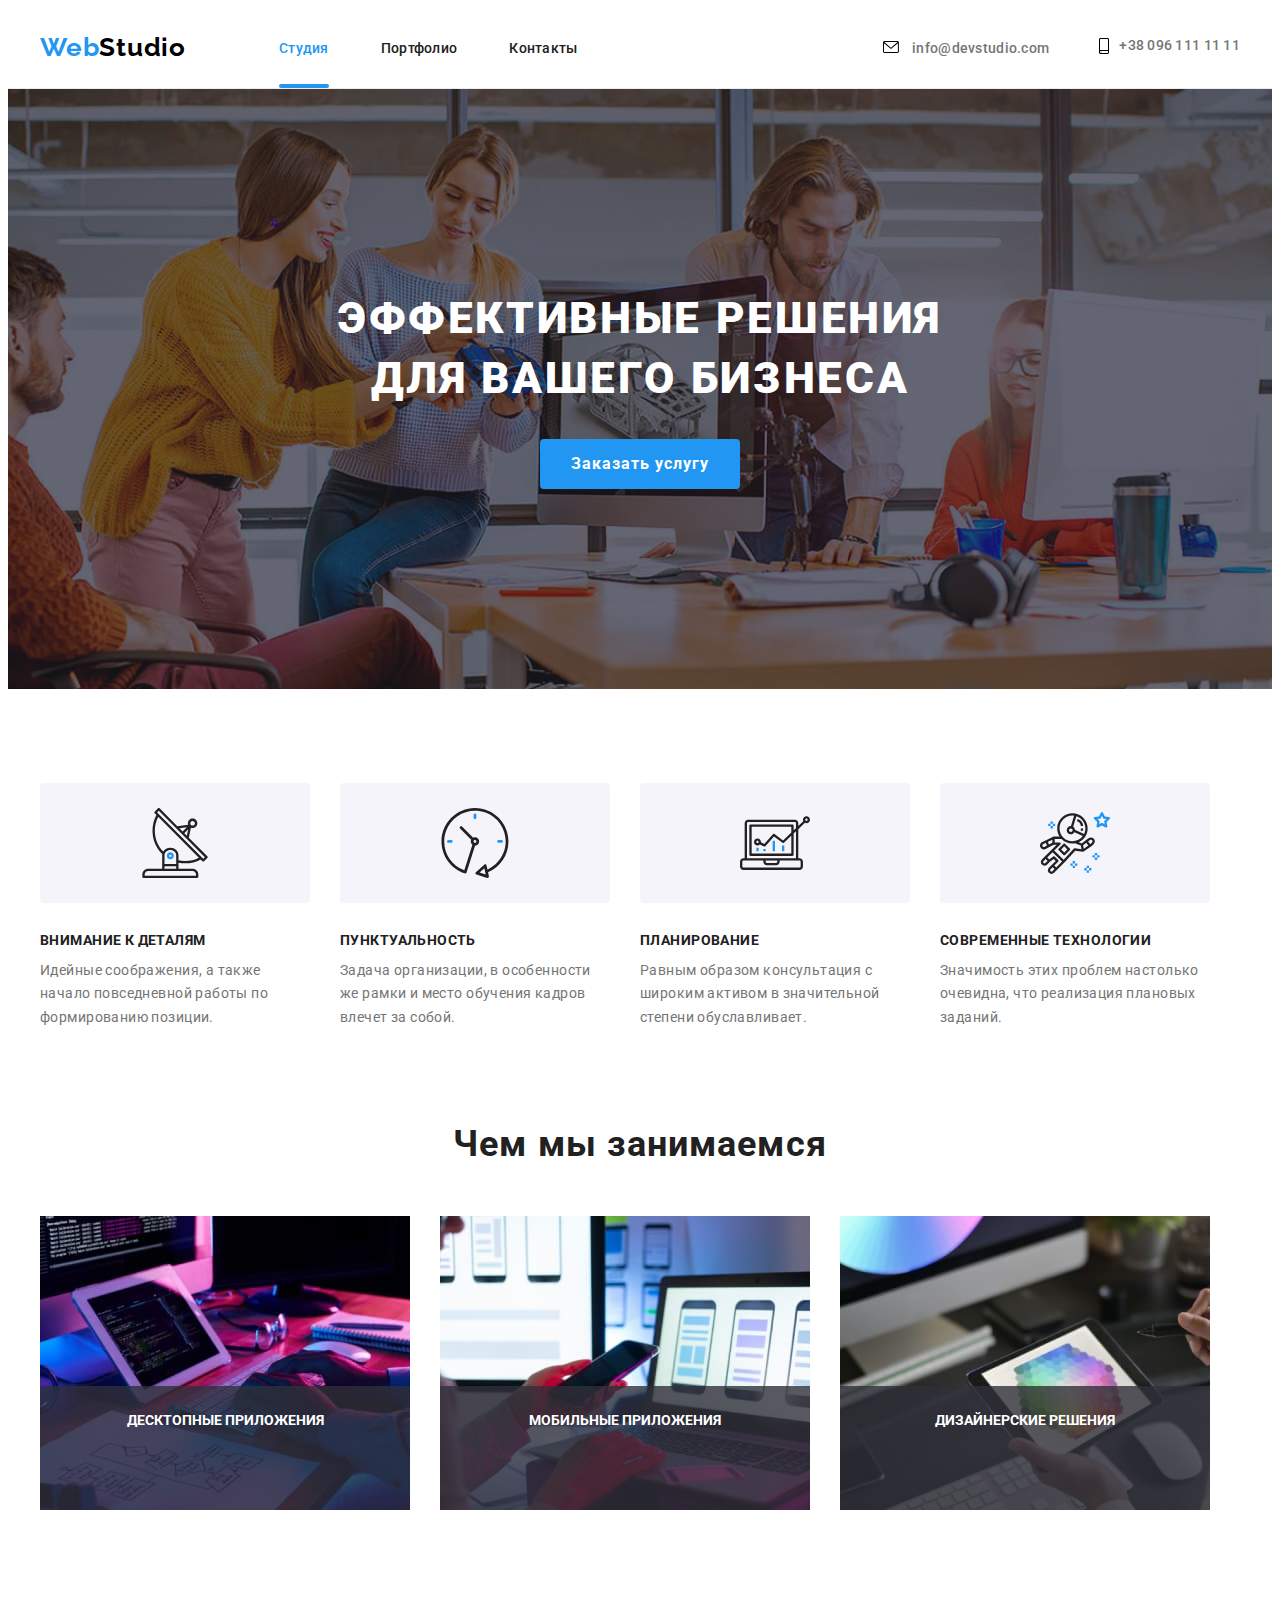
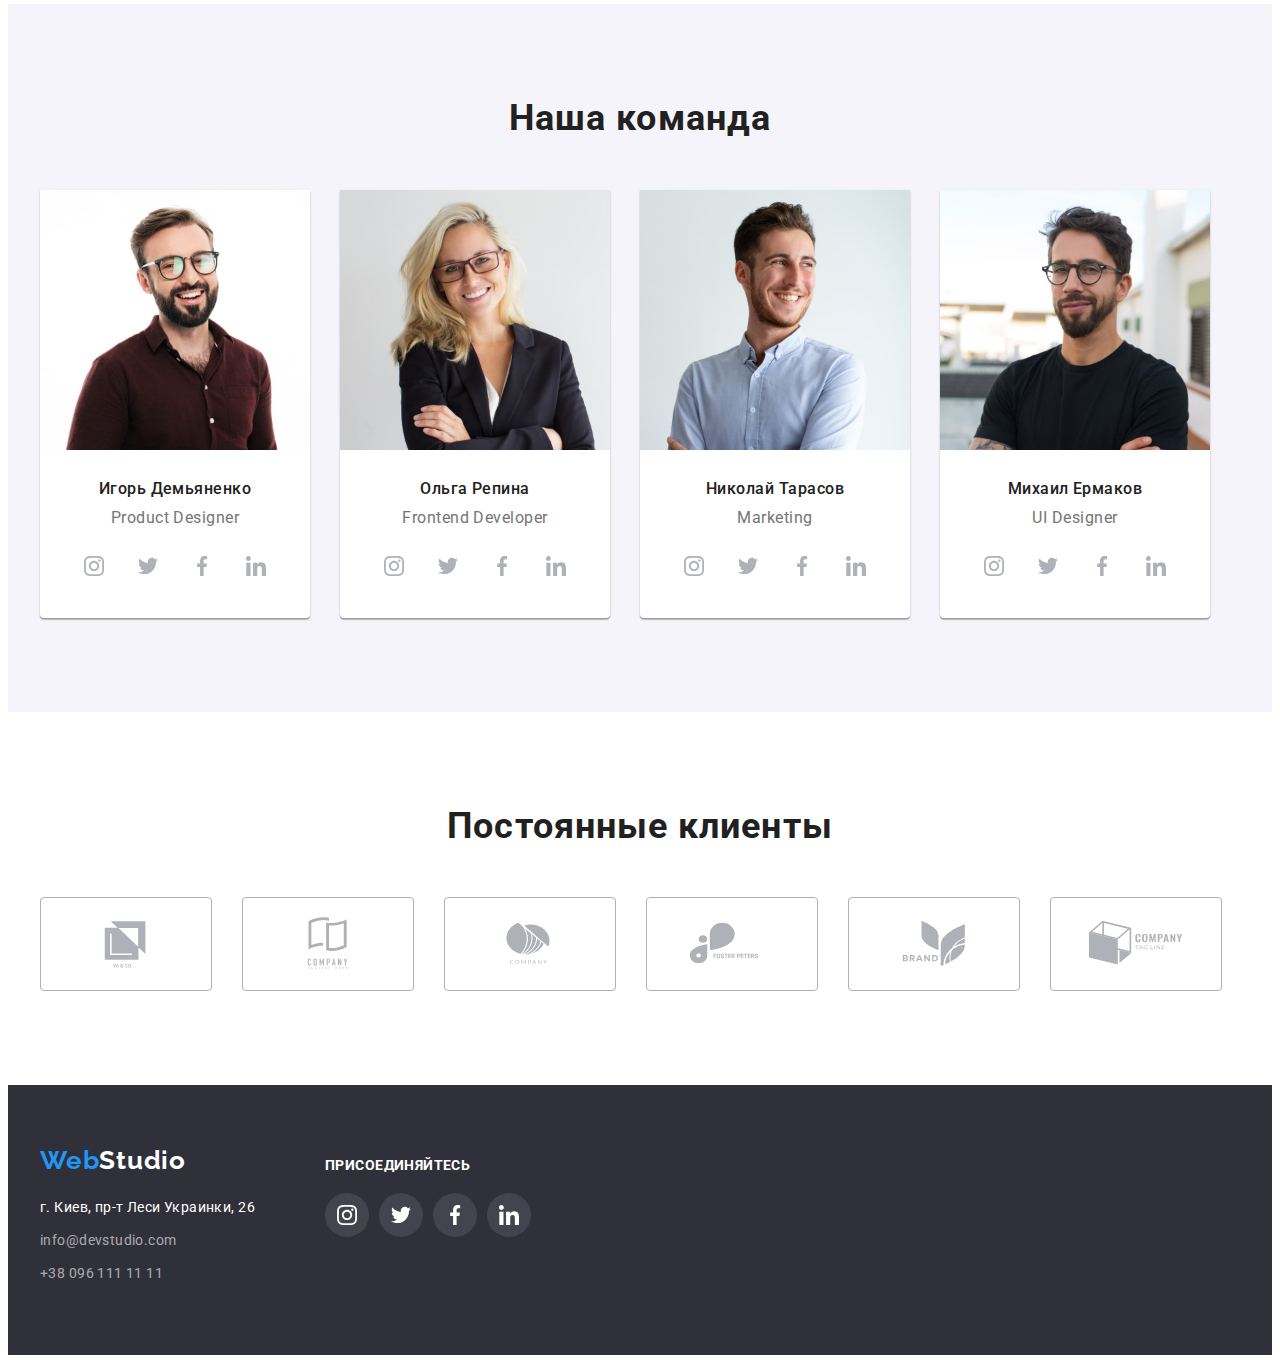
==== index.html @ 23d878bc "1" ====
<!DOCTYPE html>
<html lang="ru">
<head>
    <meta charset="UTF-8">
    <meta http-equiv="X-UA-Compatible" content="IE=edge">
    <meta name="viewport" content="width=device-width, initial-scale=1.0">
    <title>WebStudio</title>
    <link rel="stylesheet" href="https://cdnjs.cloudflare.com/ajax/libs/modern-normalize/1.1.0/modern-normalize.min.css" integrity="sha512-wpPYUAdjBVSE4KJnH1VR1HeZfpl1ub8YT/NKx4PuQ5NmX2tKuGu6U/JRp5y+Y8XG2tV+wKQpNHVUX03MfMFn9Q==" crossorigin="anonymous" referrerpolicy="no-referrer" />
    <link rel="stylesheet" href="./css/styles.css">
    <link rel="preconnect" href="https://fonts.googleapis.com">
    <link rel="preconnect" href="https://fonts.gstatic.com" crossorigin>
    <link href="https://fonts.googleapis.com/css2?family=Raleway:wght@700&family=Roboto:wght@400;500;700;900&display=swap" rel="stylesheet">    
</head>
<body>
    <!--header-->
    <header class="header">
        <div class="container header-container">
            <a class="link header-title" href="./index.html"><span class="header-title-web">Web</span>Studio</a>
        <nav class="header-nav">
            <ul class="list header-list">
                <li class="header-item"><a class="link header-link current" href="./index.html"><span class="header-title-highlight">Студия</span></a></li>
                <li class="header-item"><a class="link header-link " href="./portfolio.html">Портфолио</a></li>
                <li class="header-item"><a class="link header-link " href="">Контакты</a></li>    
            </ul>
        </nav>
        <div class="header-connect">
        <ul class="list header-list">
            <li>
                <a class="link header-email" href="mailto:info@devstudio.com">
                    <svg class="tel-icon" width="16" height="12">
                        <use href="./images/icons.svg#icon-envelope">
                        </use>
                    </svg>
                    info@devstudio.com
                </a>
            </li>
        </ul>
        <ul class="list header-list">    
            <li>
                <a class="link header-tel" href="tel:+380961111111">
                    <svg class="tel-icon" width="10" height="16">
                        <use href="./images/icons.svg#icon-smartphone">
                        </use>
                    </svg>
                    +38 096 111 11 11</a>
            </li>
        </ul>
        </div>
        </div>  
    </header>
    <main>
        <!--solutions-->
        <section class="solutions bg">
            <div class="container">
                <h1 class="solutions-title">Эффективные решения для вашего бизнеса</h1>
                <button type="button" class="solutions-btn" data-modal-open>Заказать услугу</button>
            </div>  
        </section>

        <!--about-->
        <section class="about">
            <div class="container about-container">
            <ul class="list about-list">
                <li class="about-item">
                    <div class="about-frame-icon">
                        <svg class="about-icon" width="70" height="70">
                            <use href="./images/icons.svg#icon-satelite">
                            </use>
                        </svg>
                    </div>
                    <h3 class="about-title">Внимание к деталям</h3>
                    <p class="about-text">Идейные соображения, а также начало повседневной работы по формированию позиции.</p>
                </li>
            </ul>
            <ul class="list about-list">
                <li class="about-item">
                    <div class="about-frame-icon">
                        <svg class="about-icon" width="70" height="70">
                            <use href="./images/icons.svg#icon-clock">
                            </use>
                        </svg>
                    </div>
                    <h3 class="about-title">Пунктуальность</h3>
                    <p class="about-text">Задача организации, в особенности же рамки и место обучения кадров влечет за собой.</p>
                </li>
            </ul>
            <ul class="list about-list">
                <li class="about-item">
                    <div class="about-frame-icon">
                        <svg class="about-icon" width="70" height="70">
                            <use href="./images/icons.svg#icon-diagram">
                            </use>
                        </svg>
                    </div>
                    <h3 class="about-title">Планирование</h3>
                    <p class="about-text">Равным образом консультация с широким активом в значительной степени обуславливает.</p>
                </li>
            </ul>
            <ul class="list about-list">
                <li class="about-item">
                    <div class="about-frame-icon">
                        <svg class="about-icon" width="70" height="70">
                            <use href="./images/icons.svg#icon-astronaut    ">
                            </use>
                        </svg>
                    </div>
                    <h3 class="about-title">Современные технологии</h3>
                    <p class="about-text">Значимость этих проблем настолько очевидна, что реализация плановых заданий.</p>
                </li>
            </ul>
            </div>
        </section>

        <!--after-about(section 3)-->
        <section class="after-about">
            <div class="container">
            <h2 class="after-about-title">Чем мы занимаемся</h2>
            <ul class="list after-about-list">
                <li class="after-about-item">
                    <div class="after-about-wrap">
                    <img src="./images/section3-img-1.jpg" alt="печатает на клавиатуре" width="370">
                    <p class="after-about-text">Десктопные приложения</p>
                    </div>
                </li>
                <li class="after-about-item">
                    <div class="after-about-wrap">
                    <img src="./images/section3-img-2.jpg" alt="подбирает дизайн приложения" width="370">
                    <p class="after-about-text">Мобильные приложения</p>
                    </div>
                </li>
                <li class="after-about-item">
                    <div class="after-about-wrap">
                    <img src="./images/section3-img-3.jpg" alt="планшет" width="370">
                    <p class="after-about-text">Дизайнерские решения</p>
                    </div>
                </li>
            </ul>
            </div>
        </section>

        <!--team-->
        <section class="team">
            <div class="container team-container">
            <h2 class="team-title">Наша команда</h2>
            <ul class="list team-list">
                <li class="team-card">
                    <img src="./images/section4-img-1.jpg" alt="Игорь Демьяненко" width="270">
                    <div class="team-text">
                    <h3 class="teammate-title">Игорь Демьяненко</h3>
                    <p class="teammate-position" lang="en">Product Designer</p>
                    <ul class="teammate-social-list list">
                            <li class="teammate-social-item">
                                <a 
                                    href="" 
                                    class="teammate-social-link">
                                    <svg class="teammate-social-icon" width="20" height="20">
                                        <use href="./images/icons.svg#icon-instagram">
                                        </use>
                                    </svg>
                                </a>
                            </li>
                            <li class="teammate-social-item">
                                <a 
                                    href="" 
                                    class="teammate-social-link">
                                    <svg class="teammate-social-icon" width="20" height="20">
                                        <use href="./images/icons.svg#icon-twitter">
                                        </use>
                                    </svg>
                                </a>
                            </li>
                            <li class="teammate-social-item">
                                <a 
                                    href="" 
                                    class="teammate-social-link">
                                    <svg class="teammate-social-icon" width="20" height="20">
                                        <use href="./images/icons.svg#icon-facebook">
                                        </use>
                                    </svg>
                                </a>
                            </li>
                            <li class="teammate-social-item">
                                <a 
                                    href="" 
                                    class="teammate-social-link">
                                    <svg class="teammate-social-icon" width="20" height="20">
                                        <use href="./images/icons.svg#icon-linkedin">
                                        </use>
                                    </svg>
                                </a>
                            </li>
                    </ul>
                    </div>
                </li>
                <li class="team-card">
                    <img src="./images/section4-img-2.jpg" alt="Ольга Репина" width="270">
                    <div class="team-text">
                    <h3 class="teammate-title">Ольга Репина</h3>
                    <p class="teammate-position" lang="en">Frontend Developer</p>
                    <ul class="teammate-social-list list">
                        <li class="teammate-social-item">
                            <a 
                                href="" 
                                class="teammate-social-link">
                                <svg class="teammate-social-icon" width="20" height="20">
                                    <use href="./images/icons.svg#icon-instagram">
                                    </use>
                                </svg>
                            </a>
                        </li>
                        <li class="teammate-social-item">
                            <a 
                                href="" 
                                class="teammate-social-link">
                                <svg class="teammate-social-icon" width="20" height="20">
                                    <use href="./images/icons.svg#icon-twitter">
                                    </use>
                                </svg>
                            </a>
                        </li>
                        <li class="teammate-social-item">
                            <a 
                                href="" 
                                class="teammate-social-link">
                                <svg class="teammate-social-icon" width="20" height="20">
                                    <use href="./images/icons.svg#icon-facebook">
                                    </use>
                                </svg>
                            </a>
                        </li>
                        <li class="teammate-social-item">
                            <a 
                                href="" 
                                class="teammate-social-link">
                                <svg class="teammate-social-icon" width="20" height="20">
                                    <use href="./images/icons.svg#icon-linkedin">
                                    </use>
                                </svg>
                            </a>
                        </li>
                </ul>
                    </div>
                </li>
                <li class="team-card">
                    <img src="./images/section4-img-3.jpg" alt="Николай Тарасов" width="270">
                    <div class="team-text">
                    <h3 class="teammate-title">Николай Тарасов</h3>
                    <p class="teammate-position" lang="en">Marketing</p>
                    <ul class="teammate-social-list list">
                        <li class="teammate-social-item">
                            <a 
                                href="" 
                                class="teammate-social-link">
                                <svg class="teammate-social-icon" width="20" height="20">
                                    <use href="./images/icons.svg#icon-instagram">
                                    </use>
                                </svg>
                            </a>
                        </li>
                        <li class="teammate-social-item">
                            <a 
                                href="" 
                                class="teammate-social-link">
                                <svg class="teammate-social-icon" width="20" height="20">
                                    <use href="./images/icons.svg#icon-twitter">
                                    </use>
                                </svg>
                            </a>
                        </li>
                        <li class="teammate-social-item">
                            <a 
                                href="" 
                                class="teammate-social-link">
                                <svg class="teammate-social-icon" width="20" height="20">
                                    <use href="./images/icons.svg#icon-facebook">
                                    </use>
                                </svg>
                            </a>
                        </li>
                        <li class="teammate-social-item">
                            <a 
                                href="" 
                                class="teammate-social-link">
                                <svg class="teammate-social-icon" width="20" height="20">
                                    <use href="./images/icons.svg#icon-linkedin">
                                    </use>
                                </svg>
                            </a>
                        </li>
                </ul>
                    </div>
                </li>
                <li class="team-card">
                    <img src="./images/section4-img-4.jpg" alt="Николай Тарасов" width="270">
                    <div class="team-text">
                    <h3 class="teammate-title">Михаил Ермаков</h3>
                    <p class="teammate-position" lang="en">UI Designer</p>
                    <ul class="teammate-social-list list">
                        <li class="teammate-social-item">
                            <a 
                                href="" 
                                class="teammate-social-link">
                                <svg class="teammate-social-icon" width="20" height="20">
                                    <use href="./images/icons.svg#icon-instagram">
                                    </use>
                                </svg>
                            </a>
                        </li>
                        <li class="teammate-social-item">
                            <a 
                                href="" 
                                class="teammate-social-link">
                                <svg class="teammate-social-icon" width="20" height="20">
                                    <use href="./images/icons.svg#icon-twitter">
                                    </use>
                                </svg>
                            </a>
                        </li>
                        <li class="teammate-social-item">
                            <a 
                                href="" 
                                class="teammate-social-link">
                                <svg class="teammate-social-icon" width="20" height="20">
                                    <use href="./images/icons.svg#icon-facebook">
                                    </use>
                                </svg>
                            </a>
                        </li>
                        <li class="teammate-social-item">
                            <a 
                                href="" 
                                class="teammate-social-link">
                                <svg class="teammate-social-icon" width="20" height="20">
                                    <use href="./images/icons.svg#icon-linkedin">
                                    </use>
                                </svg>
                            </a>
                        </li>
                </ul>
                    </div>
                </li>
            </ul>
            </div>
        </section>
        <!--CLIENTS-->

        <section class="client">
            <div class="container client-container">
                <p class="client-title">Постоянные клиенты</p>
                
                <ul class="client-list list">
                    <li class="client-item">
                        <a 
                                href="" 
                                class="client-link">
                                <svg class="client-icon" width="106" height="60">
                                    <use href="./images/icons.svg#icon-logo-1">
                                    </use>
                                </svg>
                            </a>
                    </li>
                    <li class="client-item">
                        <a 
                                href="" 
                                class="client-link">
                                <svg class="client-icon" width="106" height="60">
                                    <use href="./images/icons.svg#icon-logo-2">
                                    </use>
                                </svg>
                            </a>
                    </li>
                    <li class="client-item">
                        <a 
                                href="" 
                                class="client-link">
                                <svg class="client-icon" width="106" height="60">
                                    <use href="./images/icons.svg#icon-logo-3">
                                    </use>
                                </svg>
                            </a>
                    </li>
                    <li class="client-item">
                        <a 
                                href="" 
                                class="client-link">
                                <svg class="client-icon" width="106" height="60">
                                    <use href="./images/icons.svg#icon-logo-4">
                                    </use>
                                </svg>
                            </a>
                    </li>
                    <li class="client-item">
                        <a 
                                href="" 
                                class="client-link">
                                <svg class="client-icon" width="106" height="60">
                                    <use href="./images/icons.svg#icon-logo-5">
                                    </use>
                                </svg>
                            </a>
                    </li>
                    <li class="client-item">
                        <a 
                                href="" 
                                class="client-link">
                                <svg class="client-icon" width="106" height="60" >
                                    <use href="./images/icons.svg#icon-logo-6">
                                    </use>
                                </svg>
                            </a>
                    </li>
                </ul>
            
            </div>
        </section>
    </main>
    <!--footer-->
    <footer class="footer">
    <div class="container footer-container">
        <div class="footer-left-container">
        <a class="link footer-title" href="./index.html"><span class="footer-title-web">Web</span>Studio</a>
        <address class="address">
            <ul class="list footer-list">
                <li><a class="link footer-addres" href="https://goo.gl/maps/zj1c1hvUwoy9DRRDA" target="_blank">г. Киев, пр-т Леси Украинки, 26</a></li>
                <li><a class="link footer-email" href="mailto:info@devstudio.com">info@devstudio.com</a></li>
                <li><a class="link footer-tel" href="tel:+380961111111">+38 096 111 11 11</a></li>
            </ul>
        </address>
        </div>
        <div class="footer-right-container">
            <p class="footer-title-right">Присоединяйтесь</p>
            <ul class="footer-social-list list">
                <li class="footer-social-item">
                    <a 
                        href="" 
                        class="footer-social-link link">
                        <svg class="footer-social-icon" width="20" height="20">
                            <use href="./images/icons.svg#icon-instagram">
                            </use>
                        </svg>
                    </a>
                </li>
                <li class="footer-social-item">
                    <a 
                        href="" 
                        class="footer-social-link">
                        <svg class="footer-social-icon" width="20" height="20">
                            <use href="./images/icons.svg#icon-twitter">
                            </use>
                        </svg>
                    </a>
                </li>
                <li class="footer-social-item">
                    <a 
                        href="" 
                        class="footer-social-link">
                        <svg class="footer-social-icon" width="20" height="20">
                            <use href="./images/icons.svg#icon-facebook">
                            </use>
                        </svg>
                    </a>
                </li>
                <li class="footer-social-item">
                    <a 
                        href="" 
                        class="footer-social-link">
                        <svg class="footer-social-icon" width="20" height="20">
                            <use href="./images/icons.svg#icon-linkedin">
                            </use>
                        </svg>
                    </a>
                </li>
        </ul>
        </div>
    </div>
    </footer>
    <div class="backdrop is-hidden" data-modal>
        <div class="modal">
            <button type="button" class="modal-btn-cloae" data-modal-close>
                <svg class="modal-icon" width="18" height="18">
                    <use href="./images/icons.svg#icon-close-black">
                    </use>
                </svg>
            </button>
        </div>
        <script src="./js/modal.js"></script>
    </div>
</body>
</html>
---- css/styles.css ----
:root {
    --accent-color: #2196F3;
    --first-title-color: #fff;
    --second-title-color: #212121;

}

body {
    font-family: "Roboto", sans-serif;
}

p, h1, h2, h3, h4, h5, h6 {
    margin: 0;
}

ul {
    margin: 0;
    padding: 0;
}

button {
    cursor: pointer;
}

img {
    display: block;
}

.list {
    list-style: none;
}
.link {
    text-decoration: none;
}

.container {
    width: 1200px;
    padding-left: 15px;
    padding-right: 15px;
    margin: 0 auto;
    
}

/*---------------------HEADER---------------------*/

.header-container {
    display: flex;
    align-items: center;
} 

.header-list {
    display: flex;
    justify-content: center;
    align-content: center;
}

.header-connect {
    margin-left: auto;
    display: flex;
    
}

.header-item:not(:last-child) {
    margin-right: 52px;
}

.header {
    padding-top: 24px;
    padding-bottom: 25px;
    border-bottom: 1px solid #ECECEC;
    
}

.header-title-highlight {
    color: var(--accent-color);
}

.header-link {
    font-family: "Roboto";
    font-weight: 500;
    font-size: 14px;
    line-height: 1.14;
    letter-spacing: 0.02em;
    color: #212121;
    padding-top: 32px;
    padding-bottom: 32px;
    transition: color 250ms cubic-bezier(0.4, 0, 0.2, 1);
}

.header-email  {
    font-family: inherit;
    font-weight: 500;
    font-size: 14px;
    line-height: 1.14;
    letter-spacing: 0.02em;
    color: #757575;
    margin-right: 50px;
    transition: color 250ms cubic-bezier(0.4, 0, 0.2, 1), fill 250ms cubic-bezier(0.4, 0, 0.2, 1);
} 

.header-tel {
    font-family: inherit;
    font-weight: 500;
    font-size: 14px;
    line-height: 1.14;
    letter-spacing: 0.02em;
    color: #757575;
    display: flex;
    align-content: center;
    justify-content: center;
    transition: color 250ms cubic-bezier(0.4, 0, 0.2, 1), fill 250ms cubic-bezier(0.4, 0, 0.2, 1);
} 

.tel-icon {
        margin-right: 10px;
}

.header-title {
    font-family: "Raleway", sans-serif;
    font-weight: 700;
    font-size: 26px;
    line-height: 1.19;
    letter-spacing: 0.03em;
    color: #000000;
    margin-right: 93px;
}
.header-title-web {
    color: var(--accent-color);
}

.header-link:hover, 
.header-link:focus,
.header-email:hover,
.header-email:focus,
.header-tel:hover, 
.header-tel:focus  {
    color: var(--accent-color);
    fill: var(--accent-color);
}

.current {
    color: var(--accent-color);
    position: relative;
}

.current::after {
    content: "";
    width: 100%;
    height: 4px;
    border-radius: 2px;
    position:absolute;
    background-color: var(--accent-color);
    left: 0;
    bottom: 0;
}
/*---------------------SOLUTIONS---------------------*/

.solutions-title {
    font-weight: 900;
    font-size: 44px;
    line-height: 1.36;
    letter-spacing: 0.06em;
    text-transform: uppercase;
    color: var(--first-title-color);
    padding-bottom: 30px;
    width: 696px;
    text-align: center;
    margin-left: 252px;
    margin-right: 252px;
}

.solutions {
    background-color: #2F303A;
    padding-top: 200px;
    padding-bottom: 200px;
    background-image: linear-gradient(rgba(47, 48, 58, 0.4), rgba(47, 48, 58, 0.4)), url(../images/bg-img.jpg);
    background-repeat: no-repeat;
    background-position: center;
    background-size: cover;
    flex-grow: 1;
}


.solutions-btn {
    font-family: inherit;
    font-weight: 700;
    background-color: var(--accent-color);
    font-size: 16px;
    line-height: 1.875;
    text-align: center;
    letter-spacing: 0.06em;
    color: var(--first-title-color);
    background: #2196F3;
    border-color: transparent;
    border-radius: 4px;
    min-width: 200px;
    min-height: 50px;
    margin-right: 500px;
    margin-left: 500px;
    
}

.solutions-btn:hover, 
.solutions-btn:focus {
    background: #2196F3;
    box-shadow: 0px 4px 4px rgba(0, 0, 0, 0.15);
    border-radius: 4px;
}


/*---------------------ABOUT---------------------*/


.about-frame-icon {
    width: 270px;
    height: 120px;
    background-color: #F5F4FA;
    display: flex;
    border-radius: 4px;
    margin-bottom: 30px;
    justify-content: center;
    align-items: center;
}

.about-icon {
    /* justify-content: center;
    display: flex; */
}
.about-list {
    display: flex;
    width: 270px;
} 

.about-list:not(:last-child) {
    margin-right: 30px;
}
.about {
    padding-top: 94px;
    padding-bottom: 94px;
}

.about-container {
    display: flex;
}
.about-title {
    font-weight: 700;
    font-size: 14px;
    line-height: 1.14;
    letter-spacing: 0.03em;
    text-transform: uppercase;
    color: var(--second-title-color);
    margin-bottom: 10px;
}

.about-text {
    font-size: 14px;
    line-height: 1.71;
    letter-spacing: 0.03em;
    color: #757575
}

/*---------------------AFTER ABOUT---------------------*/

.after-about-list {
    display: flex;
}

.after-about-item:not(:last-child) {
margin-right: 30px ;
}

.after-about {
    padding-top: 0px;
    padding-bottom: 94px;
}

.after-about-title {
    font-weight: 700;
    font-size: 36px;
    line-height: 1.16;
    letter-spacing: 0.03em;
    color: var(--second-title-color);
    margin-bottom: 50px;
    text-align: center;
}

/*---------------------TEAM---------------------*/

.teammate-social-list {
    display: flex;
    justify-content: center;
}

.teammate-social-item + .teammate-social-item {
    margin-left: 10px;
}

.teammate-social-link {
    width: 44px;
    height: 44px;
    background-color: white;
    display: flex;
    justify-content: center;
    align-items: center;
    border-radius: 50%;
    transition: background-color 250ms cubic-bezier(0.4, 0, 0.2, 1);
}

.teammate-social-icon {
    fill: #AFB1B8;
    transition: fill 250ms cubic-bezier(0.4, 0, 0.2, 1);
}

.teammate-social-link:hover .teammate-social-icon,  
.teammate-social-link:focus .teammate-social-icon {
    fill: var(--first-title-color);
}

.teammate-social-link:hover, 
.teammate-social-link:focus {
    background-color: var(--accent-color);
}

.team-card {
    width: 270px;
    background-color: #ffffff;
    box-shadow: 0px 1px 3px rgba(0, 0, 0, 0.12), 0px 1px 1px rgba(0, 0, 0, 0.14),
    0px 2px 1px rgba(0, 0, 0, 0.2);
    border-radius: 0px 0px 4px 4px;
    
}
.team-card:not(:last-child) {
margin-right: 30px;
}

.team-list {
    display: flex;
}

.team {
    padding-top: 94px;
    padding-bottom: 94px;
    background-color: #F5F4FA;
}

.team-text {
    padding-top: 30px;
    padding-bottom: 30px;
}

.team-title {
    font-weight: 700;
    font-size: 36px;
    line-height: 1.16;
    letter-spacing: 0.03em;
    color: var(--second-title-color);
    text-align: center;
    margin-bottom: 50px;
}

.teammate-title {
    font-weight: 500;
    font-size: 16px;
    line-height: 1.18;
    letter-spacing: 0.03em;
    color: var(--second-title-color);
    text-align: center;
    margin-bottom: 10px;
    
}

.teammate-position {
    font-size: 16px;
    line-height: 1.18;
    letter-spacing: 0.03em;
    color: #757575;
    text-align: center;
    margin-bottom: 16px;
}

.after-about-wrap {
    position: relative;
}

.after-about-text {
    font-weight: 700;
    font-size: 14px;
    line-height: 1.14;
    text-align: center;
    text-transform: uppercase;
    color: var(--first-title-color);
    padding-top: 27px;
    padding-bottom: 27px;
    position: absolute;
    bottom: 0;
    left: 0;
    width: 100%;
    height: 70px;
    background-color: rgba(47, 48, 58, 0.8)
}
/*---------------------CLIENT---------------------*/

.client {
    padding-top: 94px;
    padding-bottom: 94px;
}

.client-title {
    font-weight: 700;
    font-size: 36px;
    line-height: 1.16;
    letter-spacing: 0.03em;
    color: var(--second-title-color);
    text-align: center;
    margin-bottom: 50px;
}

.client-link {
    width: 170px;
    height: 92px;
    background-color: unset;
    display: flex;
    justify-content: center;
    align-items: center;
    border: 1px solid #AFB1B8;
    border-radius: 4px;
    
    transition: border 250ms cubic-bezier(0.4, 0, 0.2, 1);
}

.client-list {
    display: flex;
}

.client-item + .client-item {
    margin-left: 30px;
}

.client-icon {
    fill: #AFB1B8;
    transition: fill 250ms cubic-bezier(0.4, 0, 0.2, 1);
}

.client-link:hover .client-icon,  
.client-link:focus .client-icon {
    fill: var(--accent-color);
}

.client-link:hover, 
.client-link:focus {
    border: 1px solid var(--accent-color);
}




/*---------------------FOOTER---------------------*/

.footer {
    background-color: #2F303A; 
    padding-top: 60px;
    padding-bottom: 60px;
}

.footer-social-item + .footer-social-item {
    margin-left: 10px;
}
.footer-title {
    font-family: "Raleway", sans-serif;
    font-weight: 700;
    font-size: 26px;
    line-height: 1.19;
    letter-spacing: 0.03em;
    color: var(--first-title-color);
    margin-bottom: 20px;
}

.footer-title-web {
    color: var(--accent-color);
}

.address {
    margin-top: 20px;
}

.footer-addres {
    font-family: inherit;
    font-size: 14px;
    line-height: 1.71;
    letter-spacing: 0.03em;
    color: var(--first-title-color);
    margin-bottom: 9px;
    font-style: normal;
    display: block;
    transition: color 250ms cubic-bezier(0.4, 0, 0.2, 1);
}

.footer-email, .footer-tel {
    font-family: inherit;
    font-size: 14px;
    line-height: 1.71;
    letter-spacing: 0.03em;
    color: rgba(255, 255, 255, 0.6);
    margin-bottom: 9px;
    font-style: normal;
    display: block;
    transition: color 250ms cubic-bezier(0.4, 0, 0.2, 1);
}

.footer-tel {
    font-family: inherit;
    font-size: 14px;
    line-height: 1.71;
    letter-spacing: 0.03em;
    color: rgba(255, 255, 255, 0.6);
    font-style: normal;
    display: block;
    transition: color 250ms cubic-bezier(0.4, 0, 0.2, 1);
}

.footer-addres:hover, 
.footer-addres:focus,
.footer-email:hover,
.footer-email:focus,
.footer-tel:hover, 
.footer-tel:focus  {
    color: var(--accent-color);
}

.footer-container {
    display: flex;
}

.footer-right-container {
    margin-left: 70px;
    padding-top: 12px;
}

.footer-social-link:hover, 
.footer-social-link:focus {
    background-color: var(--accent-color);
}

.footer-social-icon {
    fill: var(--first-title-color);
}

.footer-social-link {
    width: 44px;
    height: 44px;
    background-color: #43444D;
    display: flex;
    justify-content: center;
    align-items: center;
    border-radius: 50%;
    transition: background-color 250ms cubic-bezier(0.4, 0, 0.2, 1);
}

.footer-social-list {
    display: flex;
    justify-content: center;
}

.footer-title-right {
    font-family: Roboto;
    font-weight: bold;
    font-size: 14px;
    line-height: 16px;
    letter-spacing: 0.03em;
    text-transform: uppercase;
    color: var(--first-title-color);
    margin-bottom: 20px;
}

/*---------------------MAIN-PORTFOLIO---------------------*/

.list-btn {
    display: flex;
    justify-content: center;
    margin-bottom: 50px;
} 

.nav-btn {
    padding-top: 94px;
    padding-bottom: 94px; 
}
.portfolio-nav-btn {
    font-family: inherit;
    font-weight: 500;
    font-size: 16px;
    line-height: 1.62;
    text-align: center;
    letter-spacing: 0.03em;
    color: #212121;
    background: #f5f4fa;
    border-radius: 4px;
    cursor: pointer;
    border-color: transparent;
    padding: 6px 22px;
    transition: background-color 250ms cubic-bezier(0.4, 0, 0.2, 1), color 250ms cubic-bezier(0.4, 0, 0.2, 1);
}

.list-btn-item:not(:last-child) {
    margin-right: 8px;
}

.portfolio-nav-btn:hover, .portfolio-nav-btn:focus {
    font-weight: 500;
    font-size: 16px;
    line-height: 1.62;
    text-align: center;
    letter-spacing: 0.03em;
    color: var(--first-title-color);
    background-color: var(--accent-color);
    cursor: pointer;
}

.projects-list {
    display: flex;
    flex-wrap: wrap;
    margin-bottom: -30px;
    margin-left: -30px;
}

.projects-item {
    width: calc(100% / 9 - 30);
    margin-bottom: 30px;
    margin-left: 30px;
    transition: box-shadow 250ms cubic-bezier(0.4, 0, 0.2, 1);
    width: 370px;
}

.projects-item-wrap {
    position: relative;
    overflow: hidden;
}

.projects-img-text {
    position: absolute;
    top: 0;
    left: 0;
    background-color: rgba(33, 150, 243, 0.9);;
    color: var(--first-title-color);
    font-family: Roboto;
    font-size: 18px;
    line-height: 28px;
    letter-spacing: 0.03em;
    padding: 63px 24px;
    height: 100%;
    width: 100%;
    transform: translateY(100%);
    transition: transform 250ms cubic-bezier(0.4, 0, 0.2, 1);
}

.projects-item:hover .projects-img-text {
    transform: translateY(0);
}

.projects-item:hover, .projects-item:focus {
    box-shadow: 0px 1px 1px rgba(0, 0, 0, 0.12), 0px 4px 4px rgba(0, 0, 0, 0.06), 1px 4px 6px rgba(0, 0, 0, 0.16);
    cursor: pointer;
}

/* .projects-item:not(:nth-child(3n)) {
    margin-right: 30px;
} */

.projects-item-text {
    background: var(--first-title-color);
    border: 1px solid var(--border-card-color);
    padding: 20px 24px;
    border: 1px solid #EEEEEE
}

.projects-title {
    font-weight: 700;
    font-size: 18px;
    line-height: 2;
    letter-spacing: 0.06em;
    color: var(--second-title-color);
    
    margin-bottom: 4px;
}

.projects-type {
    font-weight: normal;
    font-size: 16px;
    line-height: 1.875x;
    letter-spacing: 0.03em;
    color: #757575;
}

/*---------------------MODAL-WINDOW---------------------*/

.backdrop {
    position: fixed;
    top: 0;
    width: 100vw;
    height: 100vh;
    background-color: rgba(0, 0, 0, 0.2);;
    transition: opacity 250ms, visibility 250ms;
}

.modal {
    width: 528px;
    min-height: 581px;
    background-color: #ffffff;
    border-radius: 4px;
    box-shadow: 0px 1px 3px rgba(0, 0, 0, 0.12), 0px 1px 1px rgba(0, 0, 0, 0.14), 0px 2px 1px rgba(0, 0, 0, 0.2);
    position: absolute;
    top: 50%;
    left: 50%;
    transform: translate(-50%, -50%);
}

.modal-btn-cloae {
    width: 30px;
    height: 30px;
    border-radius: 50%;
    background: #FFFFFF;
    border: 1px solid rgba(0, 0, 0, 0.1);
    box-sizing: border-box;
    display: flex;
    align-items: center;
    justify-content: center;
    position: absolute;
    top: 8px;
    right: 8px;
}

.is-hidden {
    opacity: 0;
    pointer-events: none;
    visibility: hidden;
}
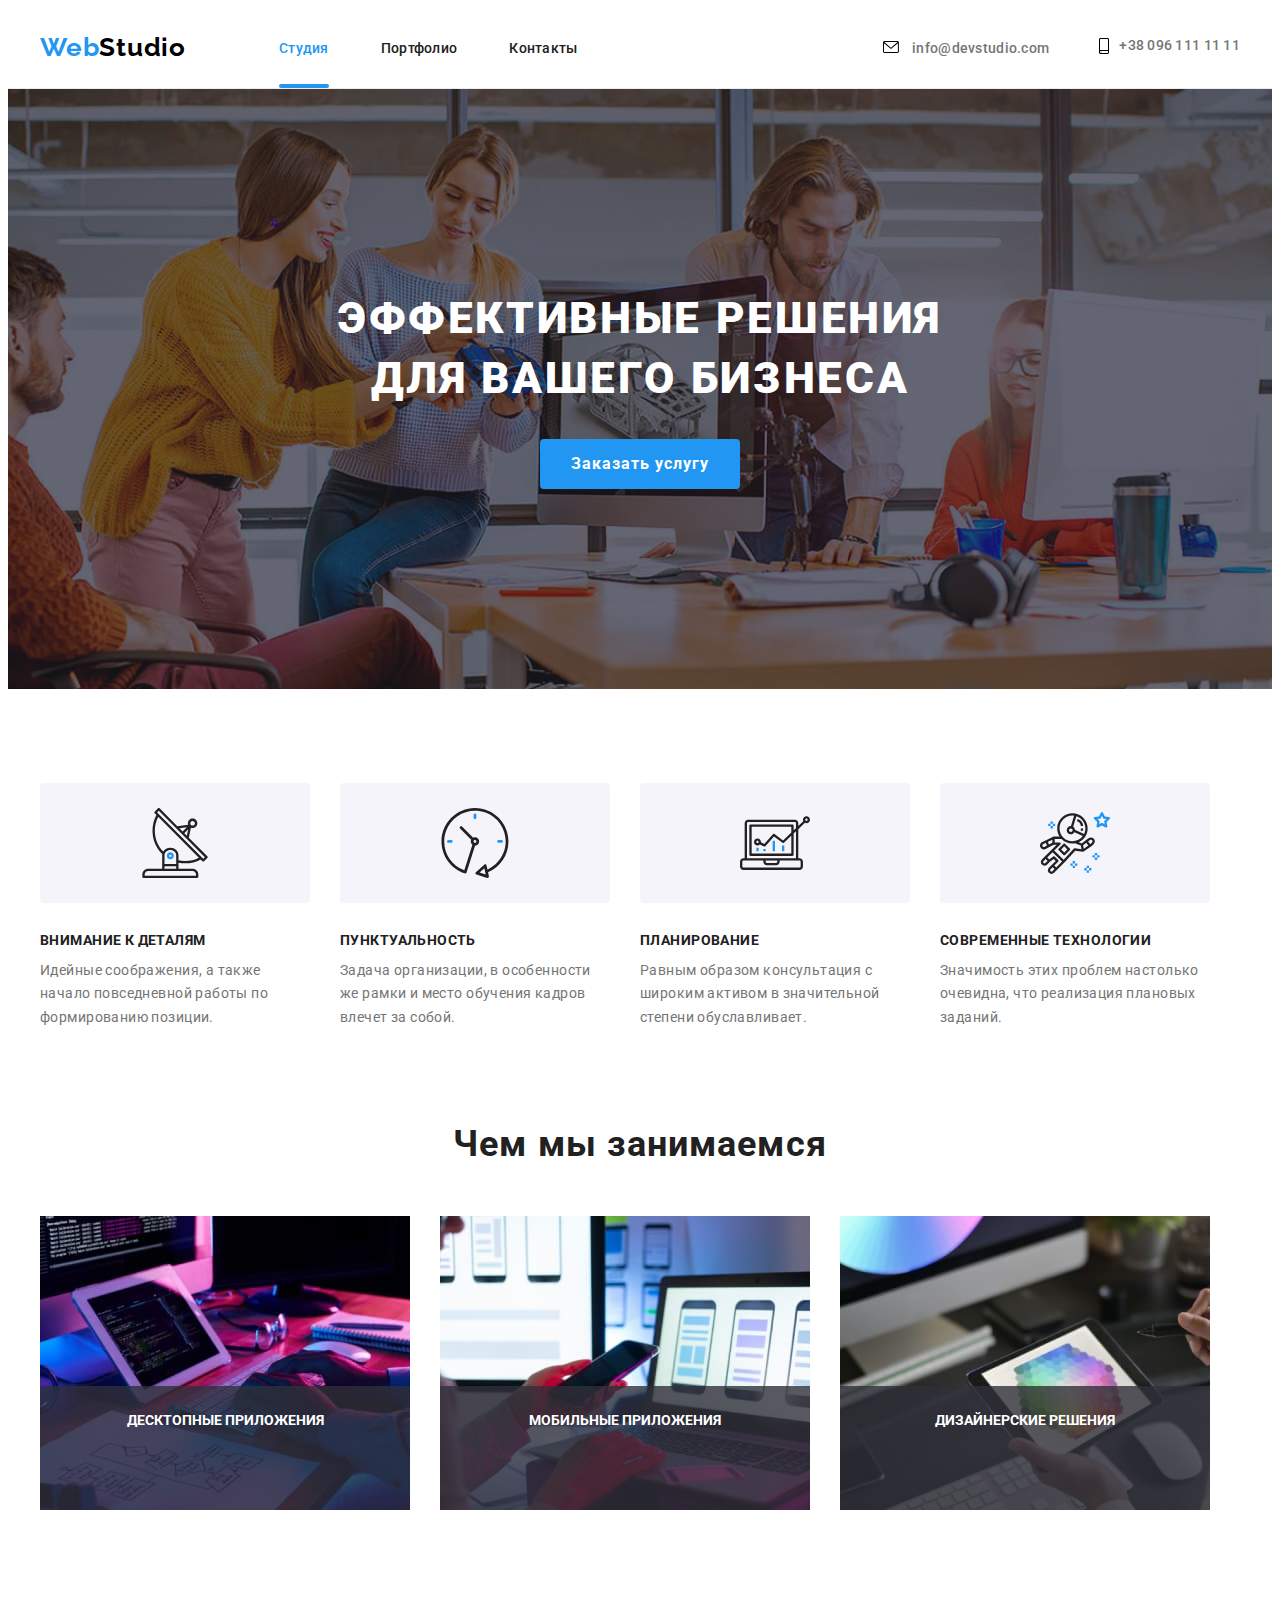
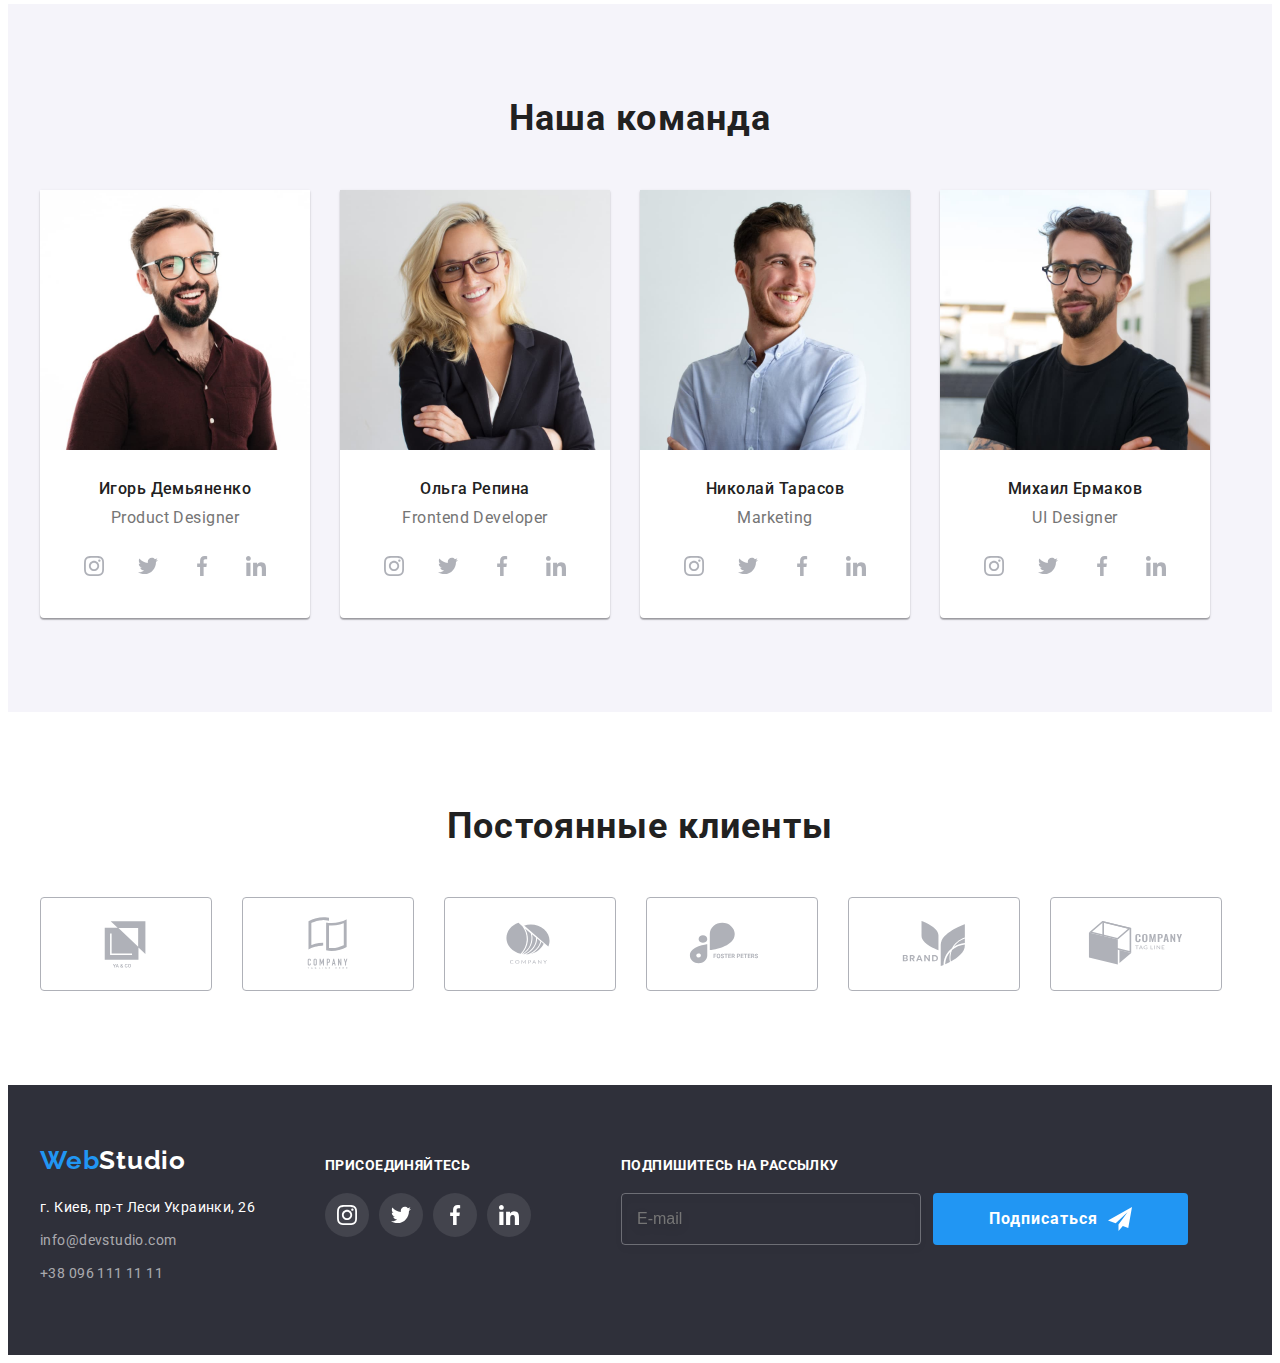
==== commit 111a2e33: "fixes" ====
--- a/index.html
+++ b/index.html
@@ -472,16 +472,85 @@
                 </li>
         </ul>
         </div>
+        <div class="subscribe">
+            <p class="subscribe-text">Подпишитесь на рассылку</p>
+            <form class="form-subscribe">
+                <label for="user-email"></label>
+        
+                <input type="email" name="user-email" id="user-email" class="form-subscribe-input" required
+                    placeholder="E-mail">
+        
+        
+                <button type="submit" class="subscribe-btn">Подписаться
+                    <span class="subscribe-btn-icon">
+                        <svg width="24" height="24">
+                            <use href="./images/icons.svg#icon-icon-icon-send"></use>
+                        </svg>
+                    </span>
+                </button>
+            </form>
+        </div>
+        </div>
     </div>
     </footer>
     <div class="backdrop is-hidden" data-modal>
         <div class="modal">
-            <button type="button" class="modal-btn-cloae" data-modal-close>
+            <button type="button" class="modal-btn-close" data-modal-close>
                 <svg class="modal-icon" width="18" height="18">
                     <use href="./images/icons.svg#icon-close-black">
                     </use>
                 </svg>
             </button>
+            <form action="#" class="modal-form">
+                <b class="modal-form-head">Оставьте свои данные, мы вам перезвоним</b>
+                <label class="modal-form-field">
+                    Имя
+                    <span class="modal-form-input-wrapper">
+                        <input type="text" name="user-name" class="modal-form-input" required minlength="2"
+                            pattern="[a-zA-Zа-яёА-ЯЁ]+" placeholder=" ">
+                        <span class="modal-form-icon">
+                            <svg width="18" height="18">
+                                <use href="./images/icons.svg#icon-person-black"></use>
+                            </svg>
+                        </span>
+                    </span>
+                </label>
+                <label class="modal-form-field">
+                    Телефон
+                    <span class="modal-form-input-wrapper">
+                        <input type="tel" name="user-phone" class="modal-form-input" required
+                            pattern="[0-9]{3}-[0-9]{3}-[0-9]{2}-[0-9]{2}" title="096-111-11-11" placeholder=" ">
+                        <span class="modal-form-icon">
+                            <svg width="18" height="18">
+                                <use href="./images/icons.svg#icon-phone-black"></use>
+                            </svg>
+                        </span>
+                    </span>
+                </label>
+                <label class="modal-form-field">
+                    Почта
+                    <span class="modal-form-input-wrapper">
+                        <input type="email" name="user-mail" class="modal-form-input" required placeholder=" ">
+                        <span class="modal-form-icon"><svg width="18" height="18">
+                                <use href="./images/icons.svg#icon-email-black"></use>
+                            </svg></span>
+                    </span>
+                </label>
+                <label class="modal-form-field">
+                    Комментарий
+                    <textarea name="user-message" class="modal-form-message" placeholder="Введите текст"></textarea>
+                </label>
+                <div class="modal-form-checkbox-wrapper">
+            
+                    <label for="user-policy" class="modal-form-policy-label">
+                        <input type="checkbox" name="user-policy" id="user-policy"
+                            class="modal-form-checkbox visually-hidden is-hidden" required>
+                        <span class="modal-form-checkbox-icon"></span>
+                        Соглашаюсь с рассылкой и принимаю&nbsp;<a class="modal-form-policy-link" href="">Условия
+                            договора</a></label>
+                </div>
+                <button type="submit" class="modal-form-btn">Отправить</button>
+            </form>
         </div>
         <script src="./js/modal.js"></script>
     </div>
--- a/css/styles.css
+++ b/css/styles.css
@@ -452,8 +452,6 @@
 }
 
 
-
-
 /*---------------------FOOTER---------------------*/
 
 .footer {
@@ -572,6 +570,46 @@
     margin-bottom: 20px;
 }
 
+.subscribe {
+    margin-left: 90px;
+    padding-top: 12px;
+  }
+  
+  .form-subscribe {
+    display: flex;
+    margin-top: 20px;
+    
+  }
+  
+  .form-subscribe-input {
+    width: 300px;
+    border: 1px solid rgba(255, 255, 255, 0.3);
+    box-sizing: border-box;
+    filter: drop-shadow(0px 4px 4px rgba(0, 0, 0, 0.15));
+    border-radius: 4px;
+    font-size: 16px;
+    line-height: 1.25px;
+    display: flex;
+    align-items: center;
+    color: rgba(255, 255, 255, 0.6);
+    padding: 15px;
+    background-color: transparent;
+    margin-right: 12px;
+  }
+  
+
+  .subscribe-text {
+    font-family: Roboto;
+    font-weight: bold;
+    font-size: 14px;
+    line-height: 16px;
+    letter-spacing: 0.03em;
+    text-transform: uppercase;
+    color: var(--first-title-color);
+    margin-bottom: 20px;
+}
+  
+
 /*---------------------MAIN-PORTFOLIO---------------------*/
 
 .list-btn {
@@ -713,7 +751,7 @@
     transform: translate(-50%, -50%);
 }
 
-.modal-btn-cloae {
+.modal-btn-close {
     width: 30px;
     height: 30px;
     border-radius: 50%;
@@ -726,10 +764,215 @@
     position: absolute;
     top: 8px;
     right: 8px;
+    
 }
 
 .is-hidden {
     opacity: 0;
     pointer-events: none;
     visibility: hidden;
-}+}
+
+
+.modal-btn-close:hover, .modal-btn-close:focus {
+    fill: var(--accent-color);
+    transition: fill 250ms cubic-bezier(0.4, 0, 0.2, 1);
+}
+
+.backdrop {
+    position: fixed;
+    top: 0;
+    left: 0;
+    right: 0;
+    bottom: 0;
+    z-index: 100;
+    background-color: rgba(0, 0, 0, 0.2);
+    transition: opacity 500ms linear, visibility 500ms linear;
+  }
+  
+  .modal {
+    position: absolute;
+    top: 50%;
+    left: 50%;
+    transform: translate(-50%, -50%);
+    width: 528px;
+    background-color: #ffffff;
+    padding: 40px;
+    box-shadow: 0px 1px 3px rgba(0, 0, 0, 0.12), 0px 1px 1px rgba(0, 0, 0, 0.14),
+      0px 2px 1px rgba(0, 0, 0, 0.2);
+    border-radius: 4px;
+  }
+  
+  .close-btn {
+    position: absolute;
+    top: 8px;
+    right: 8px;
+    width: 30px;
+    height: 30px;
+    border-radius: 50%;
+    border: 1px solid rgba(0, 0, 0, 0.1);
+    background-color: transparent;
+    cursor: pointer;
+    padding: 0;
+  }
+  
+  .close-btn:hover {
+    fill: var(--accent-color);
+    transition: fill 250ms cubic-bezier(0.4, 0, 0.2, 1);
+  }
+  
+  .is-hidden {
+    opacity: 0;
+    visibility: hidden;
+    pointer-events: none;
+  }
+  
+  .modal-form {
+    display: flex;
+    flex-direction: column;
+  }
+  .modal-form-head {
+    font-weight: 700;
+    font-size: 20px;
+    line-height: 1.15;
+    text-align: center;
+    margin-bottom: 12px;
+  }
+  
+  .modal-form-field {
+    font-size: 12px;
+    line-height: 1.17;
+    letter-spacing: 0.01em;
+    color: #757575;
+    margin-bottom: 10px;
+  }
+  
+  .modal-form-input-wrapper {
+    position: relative;
+    display: block;
+    margin-top: 4px;
+  }
+  
+  .modal-form-input {
+    font-size: 16px;
+    width: 100%;
+    height: 40px;
+    border: 1px solid rgba(33, 33, 33, 0.2);
+    border-radius: 4px;
+    padding-left: 42px;
+    transition: border-color 250ms linear;
+  }
+  
+  .modal-form-input:focus {
+    outline: none;
+    border-color: var(--accent-color);
+  }
+  
+  .modal-form-icon {
+    position: absolute;
+    top: 50%;
+    left: 14px;
+    transform: translateY(-50%);
+    display: block;
+    /* width: 12px;
+    height: 12px; */
+    fill: var(--header-color);
+    transition: fill 250ms linear;
+  }
+  
+  .modal-form-input:focus + .modal-form-icon {
+    fill: var(--accent-color);
+  }
+  
+  .modal-form-message {
+    font-size: 12px;
+    line-height: 1.17;
+    letter-spacing: 0.01em;
+    width: 100%;
+    height: 120px;
+    resize: none;
+    border: 1px solid rgba(33, 33, 33, 0.2);
+    border-radius: 4px;
+    margin-top: 4px;
+    padding: 12px 16px;
+    transition: border-color 250ms linear;
+  }
+  
+  .modal-form-message:focus {
+    outline: none;
+    border-color: var(--accent-color);
+  }
+  
+  .modal-form-message::placeholder {
+    color: rgba(117, 117, 117, 0.5);
+  }
+  
+  .modal-form-policy-label {
+    display: flex;
+    align-items: center;
+    font-size: 14px;
+    line-height: 1.7;
+    color: #757575;
+    margin-bottom: 30px;
+  }
+  
+  .modal-form-policy-link {
+    color: var(--accent-color);
+    text-decoration: underline;
+  }
+  
+  .modal-form-checkbox-wrapper {
+  }
+  
+  .modal-form-checkbox-icon {
+    display: inline-block;
+    width: 16px;
+    height: 16px;
+    border: 2px solid #212121;
+    cursor: pointer;
+    margin-right: 10px;
+    border-radius: 20%;
+  }
+  
+  .modal-form-checkbox:checked + .modal-form-checkbox-icon {
+    fill: var(--primary-white-color);
+    background-image: url("/images/check.svg");
+    background-size: cover;
+    background-color: var(--accent-color);
+    border-color: var(--accent-color);
+  }
+  
+  .modal-form-btn,
+  .subscribe-btn {
+    background-color: var(--accent-color);
+    color: var(--first-title-color);
+    font-family: inherit;
+    font-weight: 700;
+    font-size: 16px;
+    line-height: 1.87;
+    display: flex;
+    align-items: center;
+    text-align: center;
+    letter-spacing: 0.06em;
+    padding: 10px 55px;
+    border-radius: 4px;
+    margin: 0 auto;
+    border: 1px solid transparent;
+  }
+  
+  .subscribe-btn-icon {
+    display: flex;
+    margin-left: 10px;
+  }
+  
+  .modal-form-btn:hover,
+  .modal-form-btn:focus,
+  .subscribe-btn:hover,
+  .subscribe-btn:focus {
+    fill: var(--first-title-color);
+    color: var(--first-title-color);
+    box-shadow: 0px 4px 4px rgba(0, 0, 0, 0.15);
+    transition: color 250ms cubic-bezier(0.4, 0, 0.2, 1),
+      background-color 250ms cubic-bezier(0.4, 0, 0.2, 1),
+      box-shadow 250ms cubic-bezier(0.4, 0, 0.2, 1);
+  }  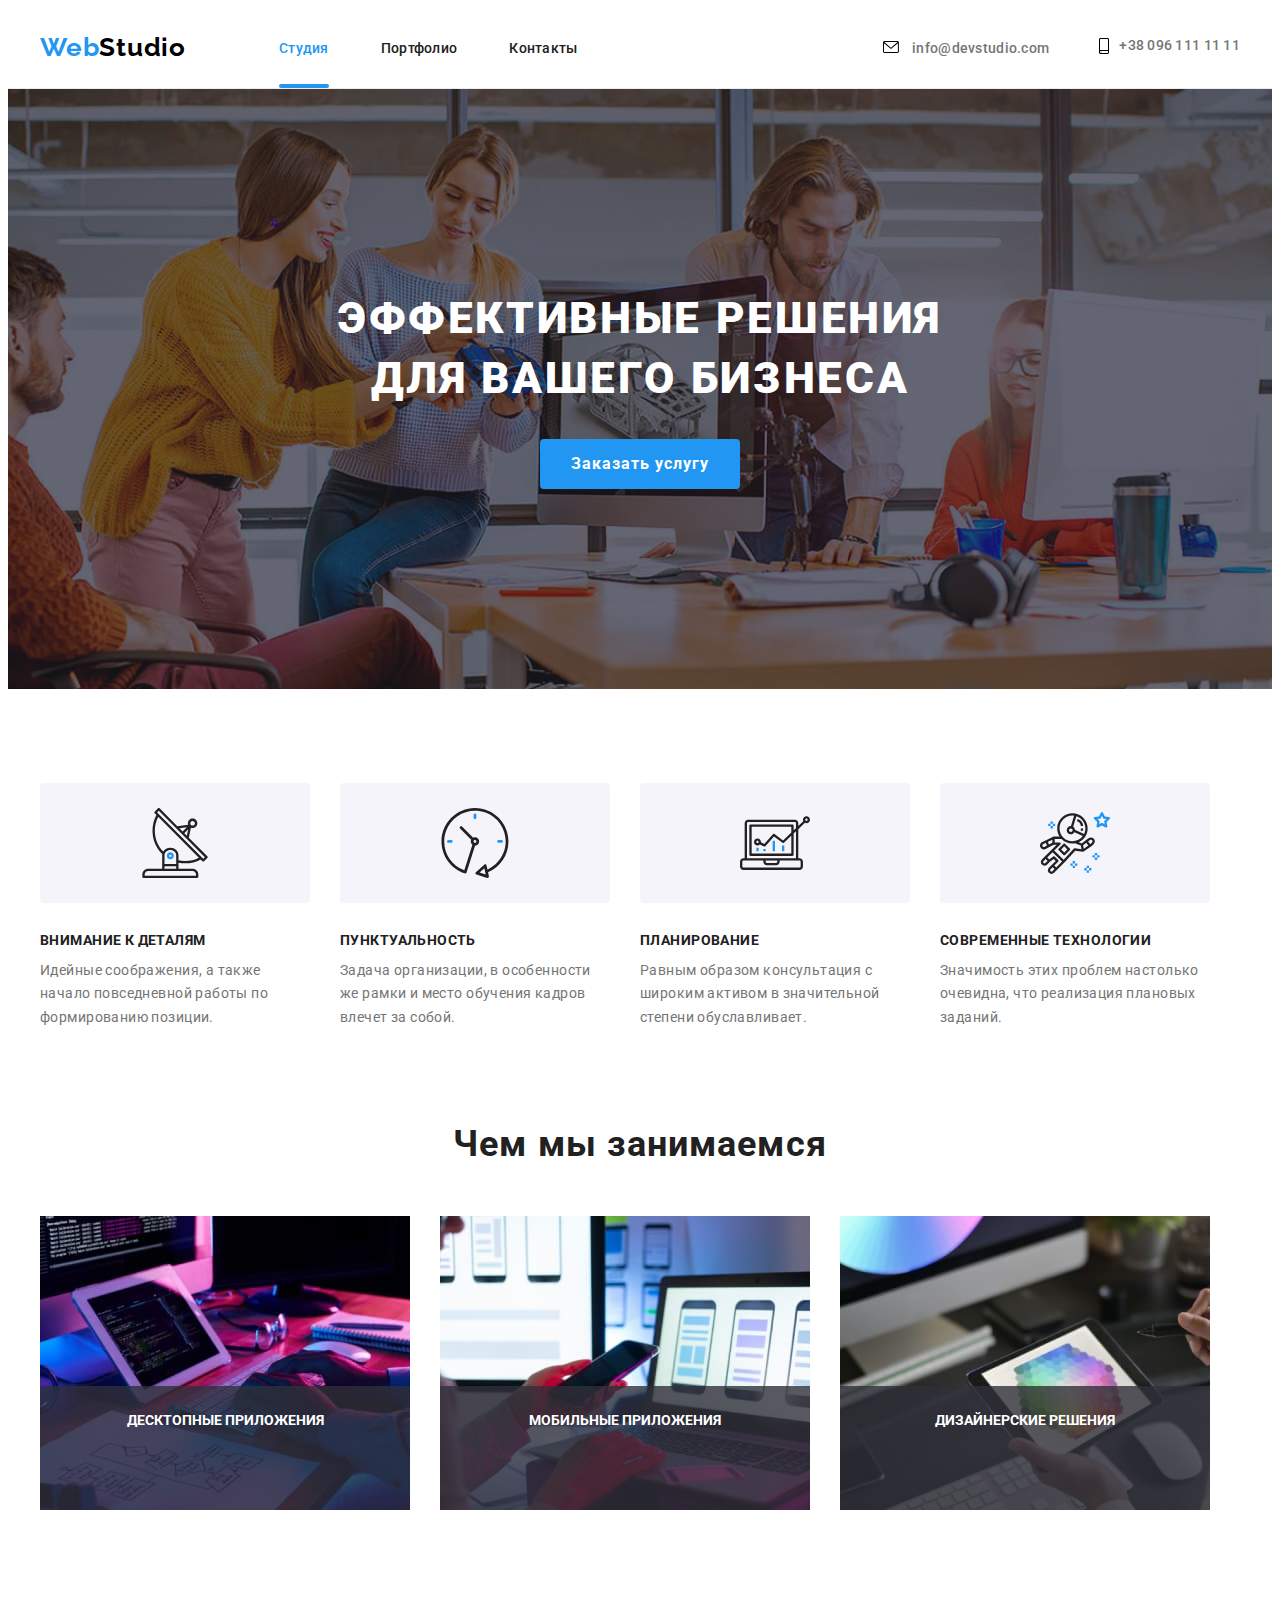
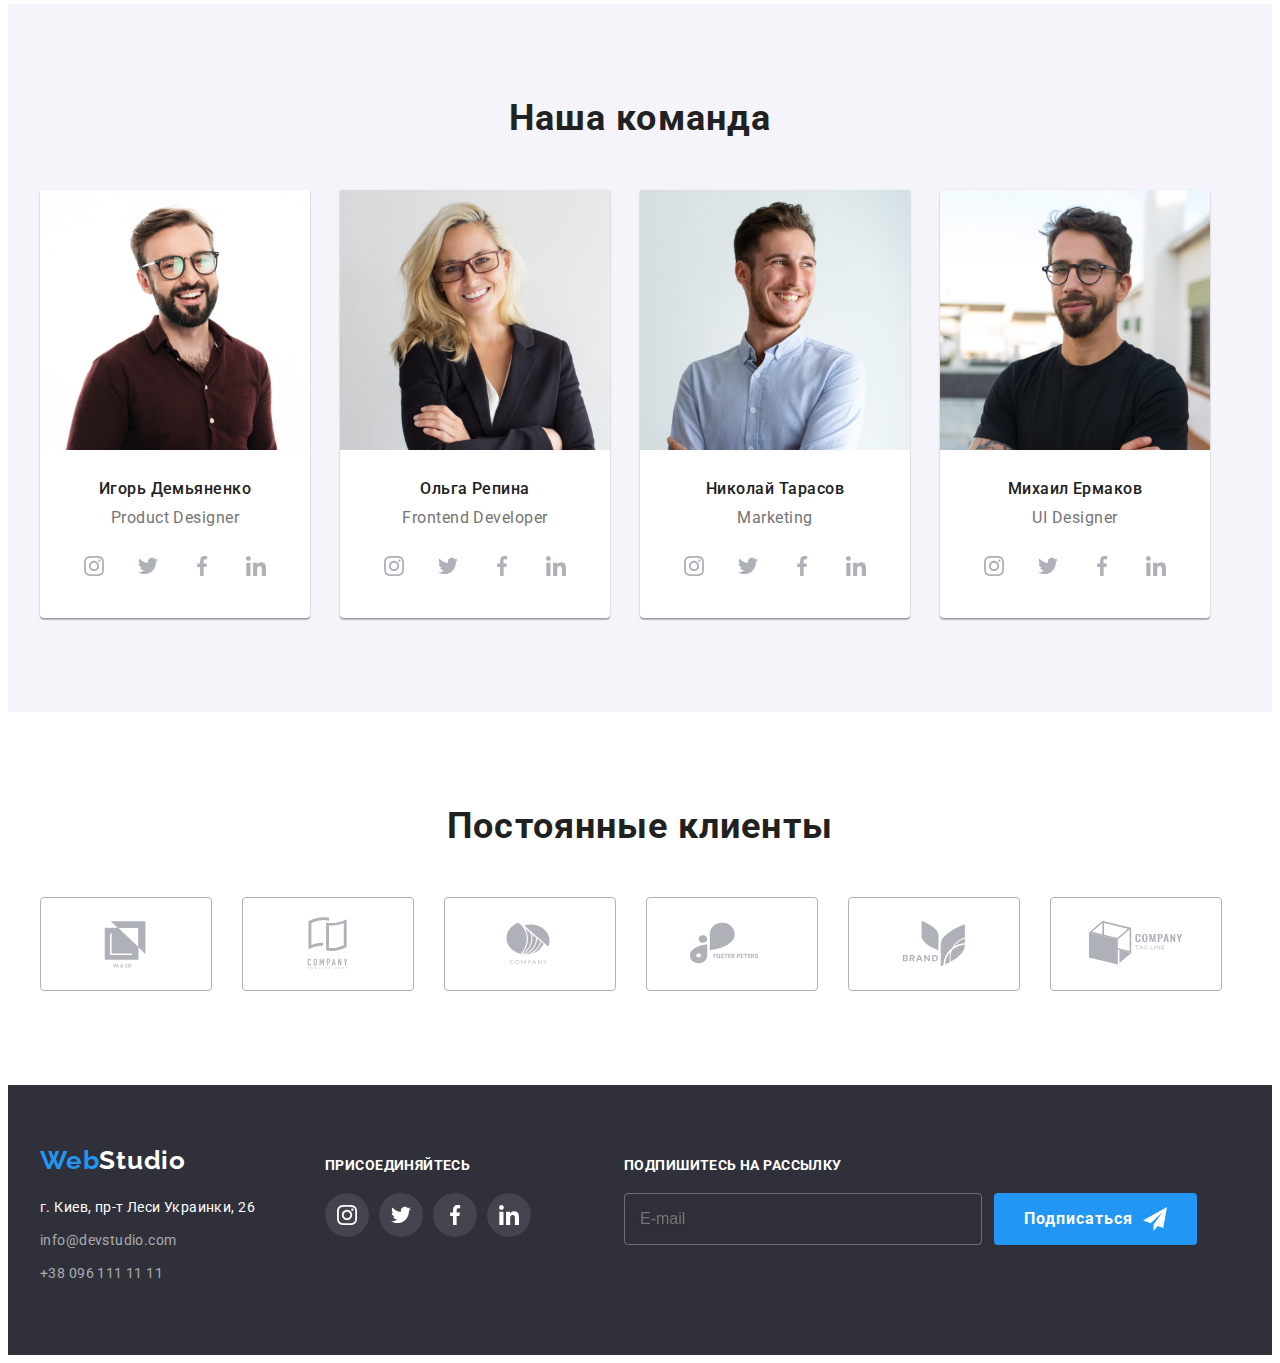
==== commit a9412a65: "fixes v1.2" ====
--- a/index.html
+++ b/index.html
@@ -479,8 +479,7 @@
         
                 <input type="email" name="user-email" id="user-email" class="form-subscribe-input" required
                     placeholder="E-mail">
-        
-        
+                    
                 <button type="submit" class="subscribe-btn">Подписаться
                     <span class="subscribe-btn-icon">
                         <svg width="24" height="24">
--- a/css/styles.css
+++ b/css/styles.css
@@ -571,7 +571,7 @@
 }
 
 .subscribe {
-    margin-left: 90px;
+    margin-left: 93px;
     padding-top: 12px;
   }
   
@@ -582,7 +582,8 @@
   }
   
   .form-subscribe-input {
-    width: 300px;
+    min-width: 358px;
+    min-height: 50px;
     border: 1px solid rgba(255, 255, 255, 0.3);
     box-sizing: border-box;
     filter: drop-shadow(0px 4px 4px rgba(0, 0, 0, 0.15));
@@ -936,13 +937,13 @@
   
   .modal-form-checkbox:checked + .modal-form-checkbox-icon {
     fill: var(--primary-white-color);
-    background-image: url("/images/check.svg");
+    background-image: url("../images/check.svg");
     background-size: cover;
     background-color: var(--accent-color);
     border-color: var(--accent-color);
   }
   
-  .modal-form-btn,
+  
   .subscribe-btn {
     background-color: var(--accent-color);
     color: var(--first-title-color);
@@ -954,10 +955,12 @@
     align-items: center;
     text-align: center;
     letter-spacing: 0.06em;
-    padding: 10px 55px;
+    padding: 10px 29px;
     border-radius: 4px;
     margin: 0 auto;
     border: 1px solid transparent;
+    min-width: 200px;
+    min-height: 50px;
   }
   
   .subscribe-btn-icon {
@@ -975,4 +978,27 @@
     transition: color 250ms cubic-bezier(0.4, 0, 0.2, 1),
       background-color 250ms cubic-bezier(0.4, 0, 0.2, 1),
       box-shadow 250ms cubic-bezier(0.4, 0, 0.2, 1);
-  }  +  }  
+
+  .modal-form-btn {
+   
+        background-color: var(--accent-color);
+        color: var(--first-title-color);
+        font-family: inherit;
+        font-weight: 700;
+        font-size: 16px;
+        line-height: 1.87;
+        display: flex;
+        align-items: center;
+        text-align: center;
+        letter-spacing: 0.06em;
+        padding: 10px 55px;
+        border-radius: 4px;
+        margin: 0 auto;
+        border: 1px solid transparent;
+        min-width: 200px;
+        min-height: 50px;
+      
+
+       
+    }
